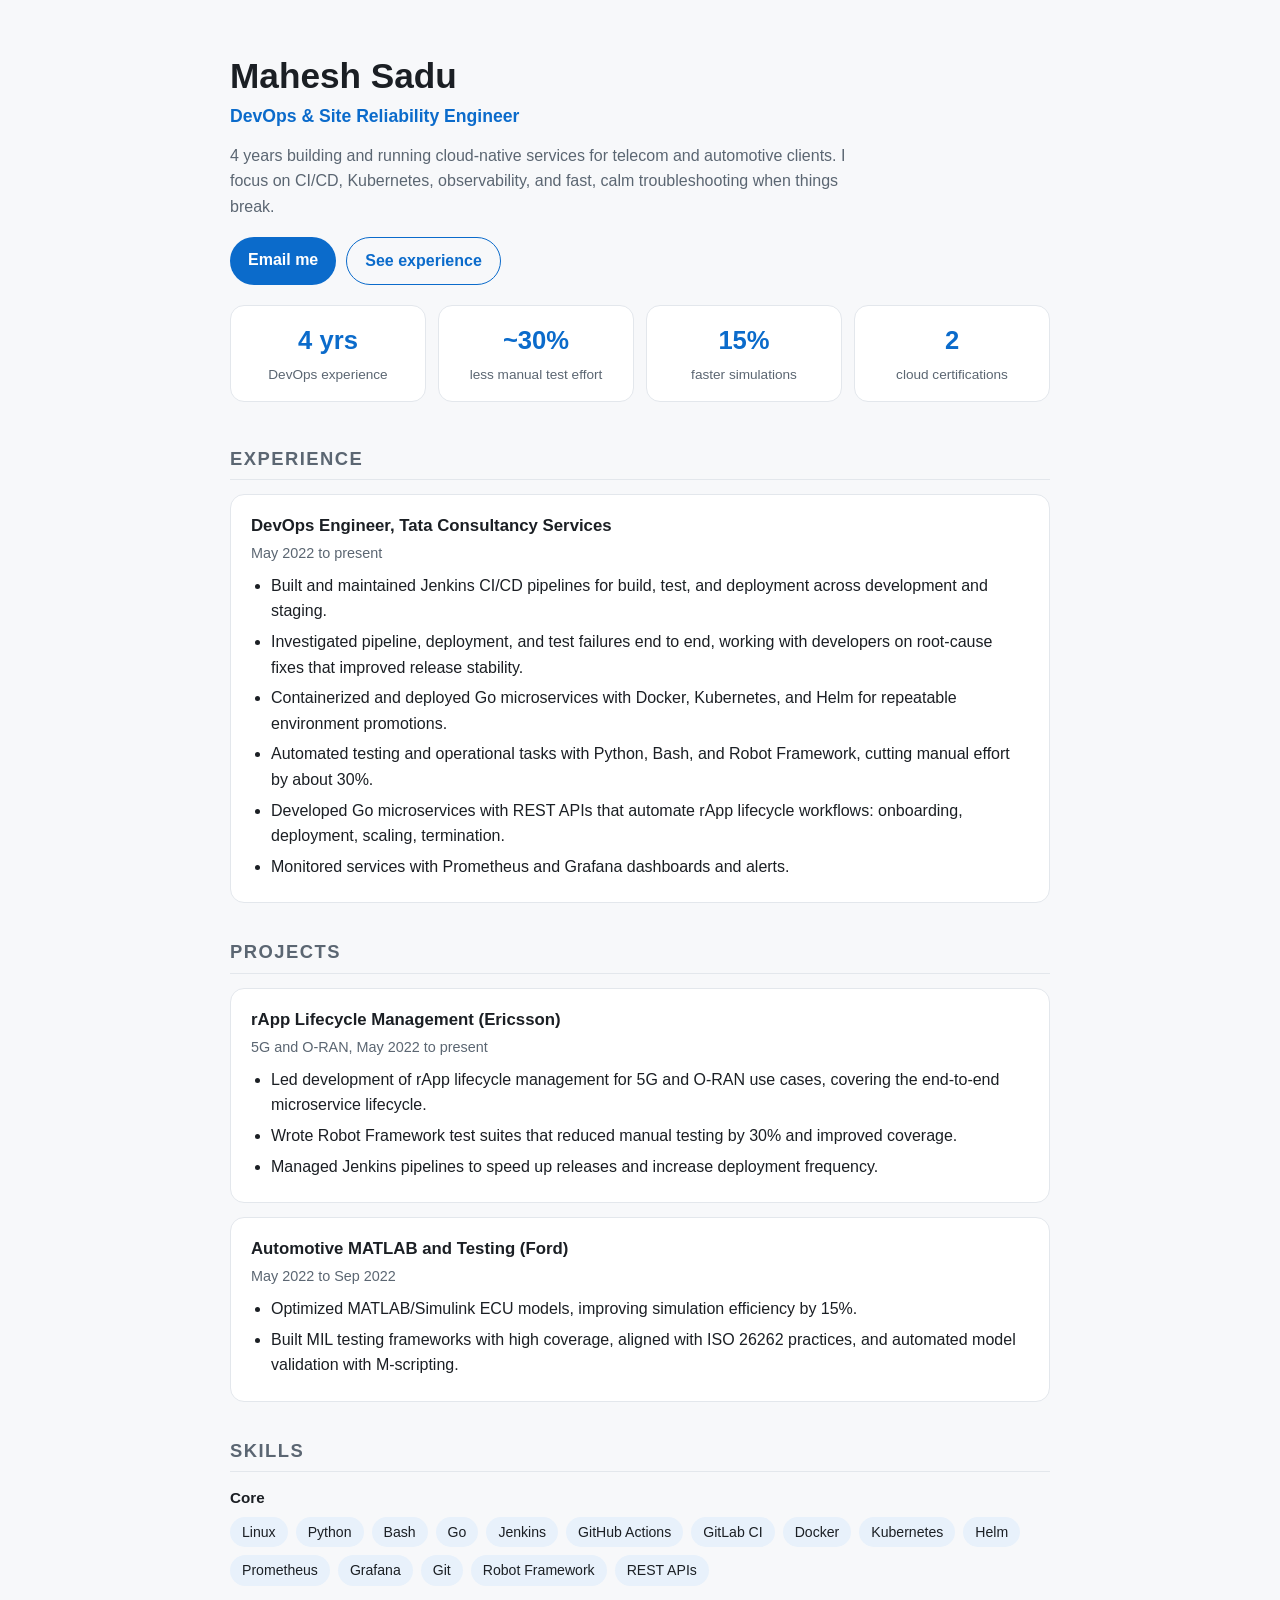
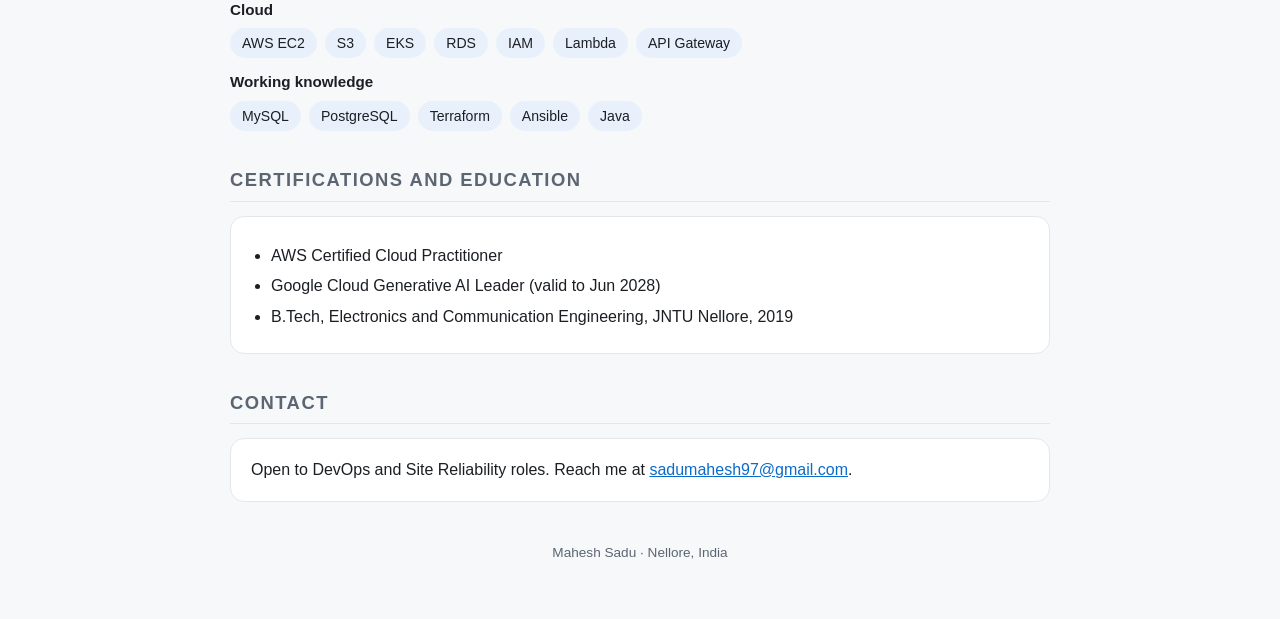
==== index.html @ 537304ca "Rename portfolio.html to index.html" ====
<!DOCTYPE html>
<html lang="en">
<head>
<meta charset="utf-8">
<meta name="viewport" content="width=device-width, initial-scale=1, viewport-fit=cover">
<title>Mahesh Sadu | DevOps &amp; Site Reliability Engineer</title>
<style>
:root{--bg:#f7f8fa;--card:#fff;--text:#1b1f24;--muted:#5b6672;--accent:#0b6bcb;--line:#e3e7ec;--chip:#e8f1fb;
box-sizing:border-box;padding-top:env(safe-area-inset-top,0px);padding-bottom:env(safe-area-inset-bottom,0px);color-scheme:light}
@media (prefers-color-scheme:dark){:root:not([data-theme="light"]){--bg:#0f1318;--card:#171d25;--text:#e8ecf1;--muted:#9aa6b4;--accent:#5aa9f5;--line:#262e38;--chip:#1c2a3a;color-scheme:dark}}
:root[data-theme="dark"]{--bg:#0f1318;--card:#171d25;--text:#e8ecf1;--muted:#9aa6b4;--accent:#5aa9f5;--line:#262e38;--chip:#1c2a3a;color-scheme:dark}
*{box-sizing:border-box}
html{scroll-padding-top:env(safe-area-inset-top,0px)}
body{margin:0;background:var(--bg);color:var(--text);font:16px/1.6 -apple-system,BlinkMacSystemFont,"Segoe UI",Roboto,Helvetica,Arial,sans-serif}
main{max-width:860px;margin:0 auto;padding:32px 20px 56px}
header{padding:24px 0 8px}
h1{font-size:2.2rem;line-height:1.15;margin:0 0 6px}
.role{color:var(--accent);font-weight:600;font-size:1.1rem;margin:0 0 12px}
.lead{color:var(--muted);max-width:640px;margin:0 0 18px}
.btns{display:flex;flex-wrap:wrap;gap:10px}
.btn{display:inline-block;padding:10px 18px;border-radius:999px;background:var(--accent);color:#fff;text-decoration:none;font-weight:600}
.btn.alt{background:transparent;color:var(--accent);border:1px solid var(--accent)}
section{margin-top:34px}
h2{font-size:1.15rem;text-transform:uppercase;letter-spacing:.08em;color:var(--muted);border-bottom:1px solid var(--line);padding-bottom:6px;margin:0 0 14px}
.card{background:var(--card);border:1px solid var(--line);border-radius:14px;padding:18px 20px;margin-bottom:14px}
.card h3{margin:0;font-size:1.05rem}
.meta{color:var(--muted);font-size:.9rem;margin:2px 0 8px}
ul{margin:8px 0 0;padding-left:20px}
li{margin:5px 0}
.stats{display:grid;grid-template-columns:repeat(auto-fit,minmax(150px,1fr));gap:12px;margin-top:20px}
.stat{background:var(--card);border:1px solid var(--line);border-radius:14px;padding:14px;text-align:center}
.stat b{display:block;font-size:1.6rem;color:var(--accent)}
.stat span{color:var(--muted);font-size:.85rem}
.chips{display:flex;flex-wrap:wrap;gap:8px}
.chip{background:var(--chip);color:var(--text);border-radius:999px;padding:4px 12px;font-size:.88rem}
.grp{margin-bottom:12px}
.grp h3{font-size:.95rem;margin:0 0 6px}
footer{margin-top:40px;color:var(--muted);font-size:.85rem;text-align:center}
@media (max-width:480px){h1{font-size:1.8rem}main{padding:20px 16px 48px}}
</style>
</head>
<body>
<main>
<header>
<h1>Mahesh Sadu</h1>
<p class="role">DevOps &amp; Site Reliability Engineer</p>
<p class="lead">4 years building and running cloud-native services for telecom and automotive clients. I focus on CI/CD, Kubernetes, observability, and fast, calm troubleshooting when things break.</p>
<div class="btns">
<a class="btn" href="mailto:sadumahesh97@gmail.com">Email me</a>
<a class="btn alt" href="#experience">See experience</a>
</div>
<div class="stats">
<div class="stat"><b>4 yrs</b><span>DevOps experience</span></div>
<div class="stat"><b>~30%</b><span>less manual test effort</span></div>
<div class="stat"><b>15%</b><span>faster simulations</span></div>
<div class="stat"><b>2</b><span>cloud certifications</span></div>
</div>
</header>

<section id="experience">
<h2>Experience</h2>
<div class="card">
<h3>DevOps Engineer, Tata Consultancy Services</h3>
<div class="meta">May 2022 to present</div>
<ul>
<li>Built and maintained Jenkins CI/CD pipelines for build, test, and deployment across development and staging.</li>
<li>Investigated pipeline, deployment, and test failures end to end, working with developers on root-cause fixes that improved release stability.</li>
<li>Containerized and deployed Go microservices with Docker, Kubernetes, and Helm for repeatable environment promotions.</li>
<li>Automated testing and operational tasks with Python, Bash, and Robot Framework, cutting manual effort by about 30%.</li>
<li>Developed Go microservices with REST APIs that automate rApp lifecycle workflows: onboarding, deployment, scaling, termination.</li>
<li>Monitored services with Prometheus and Grafana dashboards and alerts.</li>
</ul>
</div>
</section>

<section>
<h2>Projects</h2>
<div class="card">
<h3>rApp Lifecycle Management (Ericsson)</h3>
<div class="meta">5G and O-RAN, May 2022 to present</div>
<ul>
<li>Led development of rApp lifecycle management for 5G and O-RAN use cases, covering the end-to-end microservice lifecycle.</li>
<li>Wrote Robot Framework test suites that reduced manual testing by 30% and improved coverage.</li>
<li>Managed Jenkins pipelines to speed up releases and increase deployment frequency.</li>
</ul>
</div>
<div class="card">
<h3>Automotive MATLAB and Testing (Ford)</h3>
<div class="meta">May 2022 to Sep 2022</div>
<ul>
<li>Optimized MATLAB/Simulink ECU models, improving simulation efficiency by 15%.</li>
<li>Built MIL testing frameworks with high coverage, aligned with ISO 26262 practices, and automated model validation with M-scripting.</li>
</ul>
</div>
</section>

<section>
<h2>Skills</h2>
<div class="grp"><h3>Core</h3><div class="chips"><span class="chip">Linux</span><span class="chip">Python</span><span class="chip">Bash</span><span class="chip">Go</span><span class="chip">Jenkins</span><span class="chip">GitHub Actions</span><span class="chip">GitLab CI</span><span class="chip">Docker</span><span class="chip">Kubernetes</span><span class="chip">Helm</span><span class="chip">Prometheus</span><span class="chip">Grafana</span><span class="chip">Git</span><span class="chip">Robot Framework</span><span class="chip">REST APIs</span></div></div>
<div class="grp"><h3>Cloud</h3><div class="chips"><span class="chip">AWS EC2</span><span class="chip">S3</span><span class="chip">EKS</span><span class="chip">RDS</span><span class="chip">IAM</span><span class="chip">Lambda</span><span class="chip">API Gateway</span></div></div>
<div class="grp"><h3>Working knowledge</h3><div class="chips"><span class="chip">MySQL</span><span class="chip">PostgreSQL</span><span class="chip">Terraform</span><span class="chip">Ansible</span><span class="chip">Java</span></div></div>
</section>

<section>
<h2>Certifications and Education</h2>
<div class="card">
<ul>
<li>AWS Certified Cloud Practitioner</li>
<li>Google Cloud Generative AI Leader (valid to Jun 2028)</li>
<li>B.Tech, Electronics and Communication Engineering, JNTU Nellore, 2019</li>
</ul>
</div>
</section>

<section>
<h2>Contact</h2>
<div class="card">
<p style="margin:0">Open to DevOps and Site Reliability roles. Reach me at <a href="mailto:sadumahesh97@gmail.com" style="color:var(--accent)">sadumahesh97@gmail.com</a>.</p>
</div>
</section>

<footer>Mahesh Sadu · Nellore, India</footer>
</main>
</body>
</html>
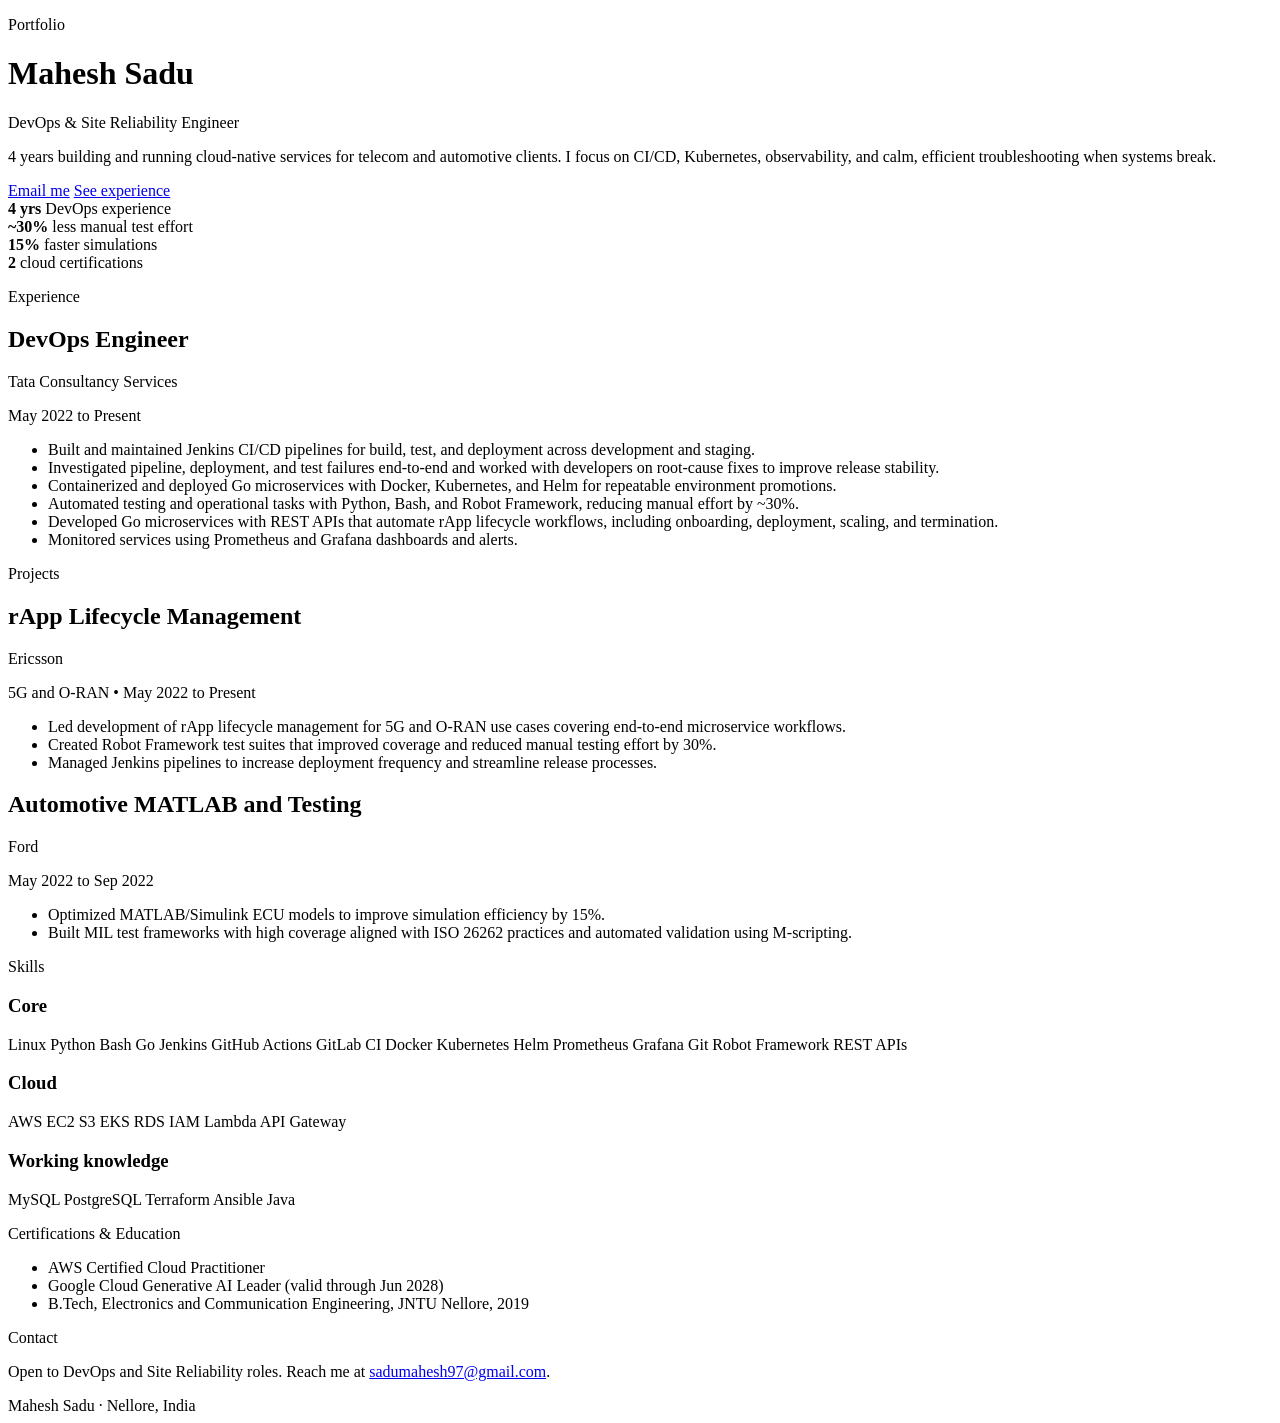
==== commit 7fc65673: "Refresh the portfolio landing page with a modern responsive GitHub Pages-friendly design and add a s" ====
--- a/index.html
+++ b/index.html
@@ -1,125 +1,193 @@
 <!DOCTYPE html>
 <html lang="en">
-<head>
-<meta charset="utf-8">
-<meta name="viewport" content="width=device-width, initial-scale=1, viewport-fit=cover">
-<title>Mahesh Sadu | DevOps &amp; Site Reliability Engineer</title>
-<style>
-:root{--bg:#f7f8fa;--card:#fff;--text:#1b1f24;--muted:#5b6672;--accent:#0b6bcb;--line:#e3e7ec;--chip:#e8f1fb;
-box-sizing:border-box;padding-top:env(safe-area-inset-top,0px);padding-bottom:env(safe-area-inset-bottom,0px);color-scheme:light}
-@media (prefers-color-scheme:dark){:root:not([data-theme="light"]){--bg:#0f1318;--card:#171d25;--text:#e8ecf1;--muted:#9aa6b4;--accent:#5aa9f5;--line:#262e38;--chip:#1c2a3a;color-scheme:dark}}
-:root[data-theme="dark"]{--bg:#0f1318;--card:#171d25;--text:#e8ecf1;--muted:#9aa6b4;--accent:#5aa9f5;--line:#262e38;--chip:#1c2a3a;color-scheme:dark}
-*{box-sizing:border-box}
-html{scroll-padding-top:env(safe-area-inset-top,0px)}
-body{margin:0;background:var(--bg);color:var(--text);font:16px/1.6 -apple-system,BlinkMacSystemFont,"Segoe UI",Roboto,Helvetica,Arial,sans-serif}
-main{max-width:860px;margin:0 auto;padding:32px 20px 56px}
-header{padding:24px 0 8px}
-h1{font-size:2.2rem;line-height:1.15;margin:0 0 6px}
-.role{color:var(--accent);font-weight:600;font-size:1.1rem;margin:0 0 12px}
-.lead{color:var(--muted);max-width:640px;margin:0 0 18px}
-.btns{display:flex;flex-wrap:wrap;gap:10px}
-.btn{display:inline-block;padding:10px 18px;border-radius:999px;background:var(--accent);color:#fff;text-decoration:none;font-weight:600}
-.btn.alt{background:transparent;color:var(--accent);border:1px solid var(--accent)}
-section{margin-top:34px}
-h2{font-size:1.15rem;text-transform:uppercase;letter-spacing:.08em;color:var(--muted);border-bottom:1px solid var(--line);padding-bottom:6px;margin:0 0 14px}
-.card{background:var(--card);border:1px solid var(--line);border-radius:14px;padding:18px 20px;margin-bottom:14px}
-.card h3{margin:0;font-size:1.05rem}
-.meta{color:var(--muted);font-size:.9rem;margin:2px 0 8px}
-ul{margin:8px 0 0;padding-left:20px}
-li{margin:5px 0}
-.stats{display:grid;grid-template-columns:repeat(auto-fit,minmax(150px,1fr));gap:12px;margin-top:20px}
-.stat{background:var(--card);border:1px solid var(--line);border-radius:14px;padding:14px;text-align:center}
-.stat b{display:block;font-size:1.6rem;color:var(--accent)}
-.stat span{color:var(--muted);font-size:.85rem}
-.chips{display:flex;flex-wrap:wrap;gap:8px}
-.chip{background:var(--chip);color:var(--text);border-radius:999px;padding:4px 12px;font-size:.88rem}
-.grp{margin-bottom:12px}
-.grp h3{font-size:.95rem;margin:0 0 6px}
-footer{margin-top:40px;color:var(--muted);font-size:.85rem;text-align:center}
-@media (max-width:480px){h1{font-size:1.8rem}main{padding:20px 16px 48px}}
-</style>
-</head>
-<body>
-<main>
-<header>
-<h1>Mahesh Sadu</h1>
-<p class="role">DevOps &amp; Site Reliability Engineer</p>
-<p class="lead">4 years building and running cloud-native services for telecom and automotive clients. I focus on CI/CD, Kubernetes, observability, and fast, calm troubleshooting when things break.</p>
-<div class="btns">
-<a class="btn" href="mailto:sadumahesh97@gmail.com">Email me</a>
-<a class="btn alt" href="#experience">See experience</a>
-</div>
-<div class="stats">
-<div class="stat"><b>4 yrs</b><span>DevOps experience</span></div>
-<div class="stat"><b>~30%</b><span>less manual test effort</span></div>
-<div class="stat"><b>15%</b><span>faster simulations</span></div>
-<div class="stat"><b>2</b><span>cloud certifications</span></div>
-</div>
-</header>
+  <head>
+    <meta charset="UTF-8" />
+    <meta name="viewport" content="width=device-width, initial-scale=1.0" />
+    <meta
+      name="description"
+      content="Portfolio of Mahesh Sadu, DevOps and Site Reliability Engineer."
+    />
+    <title>Mahesh Sadu | DevOps &amp; SRE</title>
+    <link rel="preconnect" href="https://fonts.googleapis.com" />
+    <link rel="preconnect" href="https://fonts.gstatic.com" crossorigin />
+    <link
+      href="https://fonts.googleapis.com/css2?family=Inter:wght@400;500;600;700;800&display=swap"
+      rel="stylesheet"
+    />
+    <link rel="stylesheet" href="styles.css" />
+  </head>
+  <body>
+    <main class="container">
+      <header class="hero">
+        <div class="hero__content">
+          <p class="eyebrow">Portfolio</p>
+          <h1>Mahesh Sadu</h1>
+          <p class="role">DevOps &amp; Site Reliability Engineer</p>
+          <p class="lead">
+            4 years building and running cloud-native services for telecom and automotive clients.
+            I focus on CI/CD, Kubernetes, observability, and calm, efficient troubleshooting when systems break.
+          </p>
 
-<section id="experience">
-<h2>Experience</h2>
-<div class="card">
-<h3>DevOps Engineer, Tata Consultancy Services</h3>
-<div class="meta">May 2022 to present</div>
-<ul>
-<li>Built and maintained Jenkins CI/CD pipelines for build, test, and deployment across development and staging.</li>
-<li>Investigated pipeline, deployment, and test failures end to end, working with developers on root-cause fixes that improved release stability.</li>
-<li>Containerized and deployed Go microservices with Docker, Kubernetes, and Helm for repeatable environment promotions.</li>
-<li>Automated testing and operational tasks with Python, Bash, and Robot Framework, cutting manual effort by about 30%.</li>
-<li>Developed Go microservices with REST APIs that automate rApp lifecycle workflows: onboarding, deployment, scaling, termination.</li>
-<li>Monitored services with Prometheus and Grafana dashboards and alerts.</li>
-</ul>
-</div>
-</section>
+          <div class="actions">
+            <a class="btn btn--primary" href="mailto:sadumahesh97@gmail.com">Email me</a>
+            <a class="btn btn--secondary" href="#experience">See experience</a>
+          </div>
 
-<section>
-<h2>Projects</h2>
-<div class="card">
-<h3>rApp Lifecycle Management (Ericsson)</h3>
-<div class="meta">5G and O-RAN, May 2022 to present</div>
-<ul>
-<li>Led development of rApp lifecycle management for 5G and O-RAN use cases, covering the end-to-end microservice lifecycle.</li>
-<li>Wrote Robot Framework test suites that reduced manual testing by 30% and improved coverage.</li>
-<li>Managed Jenkins pipelines to speed up releases and increase deployment frequency.</li>
-</ul>
-</div>
-<div class="card">
-<h3>Automotive MATLAB and Testing (Ford)</h3>
-<div class="meta">May 2022 to Sep 2022</div>
-<ul>
-<li>Optimized MATLAB/Simulink ECU models, improving simulation efficiency by 15%.</li>
-<li>Built MIL testing frameworks with high coverage, aligned with ISO 26262 practices, and automated model validation with M-scripting.</li>
-</ul>
-</div>
-</section>
+          <div class="stats" aria-label="Career summary statistics">
+            <div class="stat">
+              <strong>4 yrs</strong>
+              <span>DevOps experience</span>
+            </div>
+            <div class="stat">
+              <strong>~30%</strong>
+              <span>less manual test effort</span>
+            </div>
+            <div class="stat">
+              <strong>15%</strong>
+              <span>faster simulations</span>
+            </div>
+            <div class="stat">
+              <strong>2</strong>
+              <span>cloud certifications</span>
+            </div>
+          </div>
+        </div>
+      </header>
 
-<section>
-<h2>Skills</h2>
-<div class="grp"><h3>Core</h3><div class="chips"><span class="chip">Linux</span><span class="chip">Python</span><span class="chip">Bash</span><span class="chip">Go</span><span class="chip">Jenkins</span><span class="chip">GitHub Actions</span><span class="chip">GitLab CI</span><span class="chip">Docker</span><span class="chip">Kubernetes</span><span class="chip">Helm</span><span class="chip">Prometheus</span><span class="chip">Grafana</span><span class="chip">Git</span><span class="chip">Robot Framework</span><span class="chip">REST APIs</span></div></div>
-<div class="grp"><h3>Cloud</h3><div class="chips"><span class="chip">AWS EC2</span><span class="chip">S3</span><span class="chip">EKS</span><span class="chip">RDS</span><span class="chip">IAM</span><span class="chip">Lambda</span><span class="chip">API Gateway</span></div></div>
-<div class="grp"><h3>Working knowledge</h3><div class="chips"><span class="chip">MySQL</span><span class="chip">PostgreSQL</span><span class="chip">Terraform</span><span class="chip">Ansible</span><span class="chip">Java</span></div></div>
-</section>
+      <section id="experience" class="section">
+        <div class="section-heading">
+          <p>Experience</p>
+        </div>
 
-<section>
-<h2>Certifications and Education</h2>
-<div class="card">
-<ul>
-<li>AWS Certified Cloud Practitioner</li>
-<li>Google Cloud Generative AI Leader (valid to Jun 2028)</li>
-<li>B.Tech, Electronics and Communication Engineering, JNTU Nellore, 2019</li>
-</ul>
-</div>
-</section>
+        <article class="card">
+          <div class="card__header">
+            <h2>DevOps Engineer</h2>
+            <span class="company">Tata Consultancy Services</span>
+          </div>
+          <p class="meta">May 2022 to Present</p>
+          <ul class="list">
+            <li>Built and maintained Jenkins CI/CD pipelines for build, test, and deployment across development and staging.</li>
+            <li>Investigated pipeline, deployment, and test failures end-to-end and worked with developers on root-cause fixes to improve release stability.</li>
+            <li>Containerized and deployed Go microservices with Docker, Kubernetes, and Helm for repeatable environment promotions.</li>
+            <li>Automated testing and operational tasks with Python, Bash, and Robot Framework, reducing manual effort by ~30%.</li>
+            <li>Developed Go microservices with REST APIs that automate rApp lifecycle workflows, including onboarding, deployment, scaling, and termination.</li>
+            <li>Monitored services using Prometheus and Grafana dashboards and alerts.</li>
+          </ul>
+        </article>
+      </section>
 
-<section>
-<h2>Contact</h2>
-<div class="card">
-<p style="margin:0">Open to DevOps and Site Reliability roles. Reach me at <a href="mailto:sadumahesh97@gmail.com" style="color:var(--accent)">sadumahesh97@gmail.com</a>.</p>
-</div>
-</section>
+      <section class="section">
+        <div class="section-heading">
+          <p>Projects</p>
+        </div>
 
-<footer>Mahesh Sadu · Nellore, India</footer>
-</main>
-</body>
+        <article class="card">
+          <div class="card__header">
+            <h2>rApp Lifecycle Management</h2>
+            <span class="company">Ericsson</span>
+          </div>
+          <p class="meta">5G and O-RAN • May 2022 to Present</p>
+          <ul class="list">
+            <li>Led development of rApp lifecycle management for 5G and O-RAN use cases covering end-to-end microservice workflows.</li>
+            <li>Created Robot Framework test suites that improved coverage and reduced manual testing effort by 30%.</li>
+            <li>Managed Jenkins pipelines to increase deployment frequency and streamline release processes.</li>
+          </ul>
+        </article>
+
+        <article class="card card--secondary">
+          <div class="card__header">
+            <h2>Automotive MATLAB and Testing</h2>
+            <span class="company">Ford</span>
+          </div>
+          <p class="meta">May 2022 to Sep 2022</p>
+          <ul class="list">
+            <li>Optimized MATLAB/Simulink ECU models to improve simulation efficiency by 15%.</li>
+            <li>Built MIL test frameworks with high coverage aligned with ISO 26262 practices and automated validation using M-scripting.</li>
+          </ul>
+        </article>
+      </section>
+
+      <section class="section">
+        <div class="section-heading">
+          <p>Skills</p>
+        </div>
+
+        <div class="skills-grid">
+          <div class="skill-group">
+            <h3>Core</h3>
+            <div class="chips">
+              <span>Linux</span>
+              <span>Python</span>
+              <span>Bash</span>
+              <span>Go</span>
+              <span>Jenkins</span>
+              <span>GitHub Actions</span>
+              <span>GitLab CI</span>
+              <span>Docker</span>
+              <span>Kubernetes</span>
+              <span>Helm</span>
+              <span>Prometheus</span>
+              <span>Grafana</span>
+              <span>Git</span>
+              <span>Robot Framework</span>
+              <span>REST APIs</span>
+            </div>
+          </div>
+
+          <div class="skill-group">
+            <h3>Cloud</h3>
+            <div class="chips">
+              <span>AWS EC2</span>
+              <span>S3</span>
+              <span>EKS</span>
+              <span>RDS</span>
+              <span>IAM</span>
+              <span>Lambda</span>
+              <span>API Gateway</span>
+            </div>
+          </div>
+
+          <div class="skill-group">
+            <h3>Working knowledge</h3>
+            <div class="chips">
+              <span>MySQL</span>
+              <span>PostgreSQL</span>
+              <span>Terraform</span>
+              <span>Ansible</span>
+              <span>Java</span>
+            </div>
+          </div>
+        </div>
+      </section>
+
+      <section class="section">
+        <div class="section-heading">
+          <p>Certifications &amp; Education</p>
+        </div>
+
+        <article class="card">
+          <ul class="list list--compact">
+            <li>AWS Certified Cloud Practitioner</li>
+            <li>Google Cloud Generative AI Leader (valid through Jun 2028)</li>
+            <li>B.Tech, Electronics and Communication Engineering, JNTU Nellore, 2019</li>
+          </ul>
+        </article>
+      </section>
+
+      <section class="section">
+        <div class="section-heading">
+          <p>Contact</p>
+        </div>
+
+        <article class="card card--contact">
+          <p>
+            Open to DevOps and Site Reliability roles. Reach me at
+            <a href="mailto:sadumahesh97@gmail.com">sadumahesh97@gmail.com</a>.
+          </p>
+        </article>
+      </section>
+
+      <footer class="footer">Mahesh Sadu · Nellore, India</footer>
+    </main>
+  </body>
 </html>
